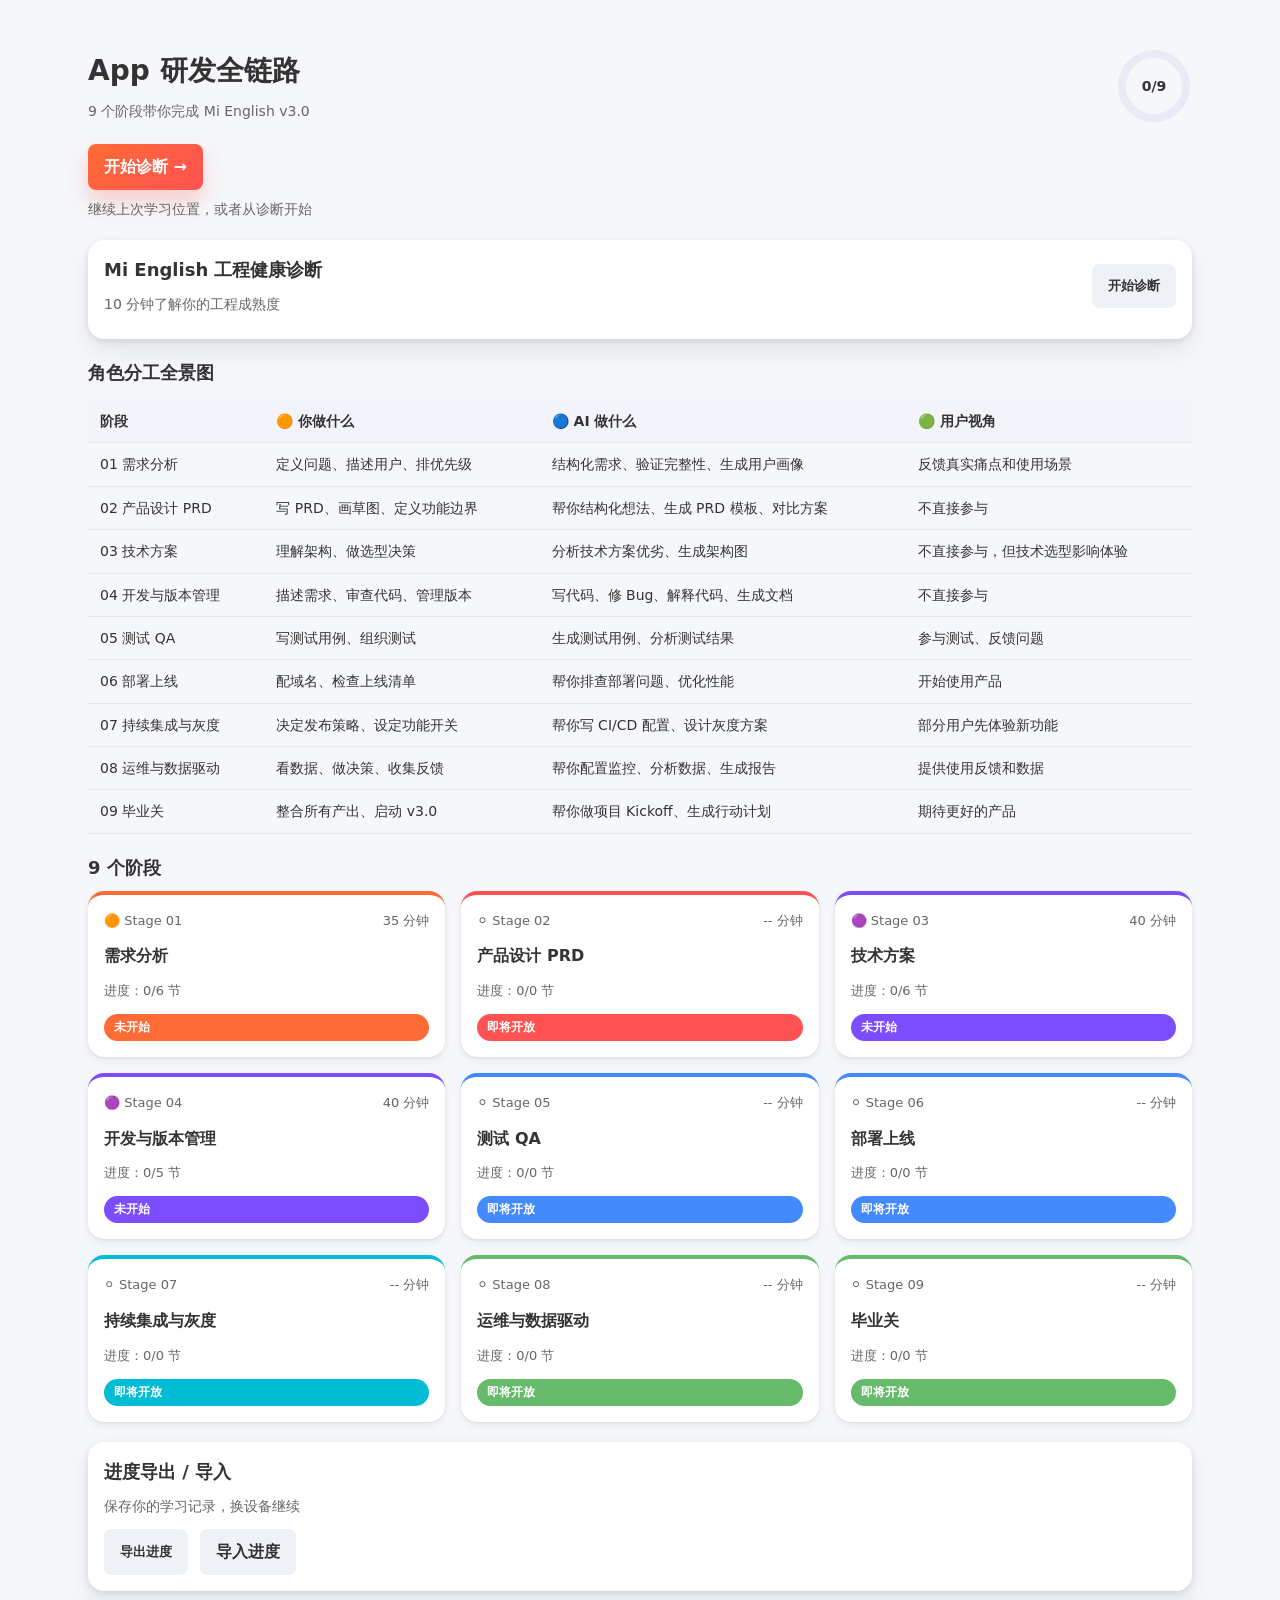
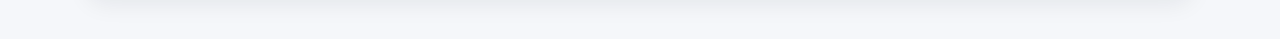
==== index.html @ 61c915f9 "fix: Claude Code QA — CSS critical bug, mobile nav, stage card colors, callout styles, error handlin" ====
<!DOCTYPE html>
<html lang="zh-CN">
<head>
  <meta charset="UTF-8" />
  <meta name="viewport" content="width=device-width, initial-scale=1.0" />
  <title>App 研发全链路</title>
  <link rel="stylesheet" href="css/variables.css" />
  <link rel="stylesheet" href="css/global.css" />
  <link rel="stylesheet" href="css/components.css" />
</head>
<body data-page="home">
  <div class="container">
    <header class="page-header">
      <div class="title-block">
        <h1>App 研发全链路</h1>
        <p>9 个阶段带你完成 Mi English v3.0</p>
      </div>
      <div class="progress-ring">
        <svg width="76" height="76">
          <circle cx="38" cy="38" r="32" stroke="#E6EBF5" stroke-width="8" fill="none" />
          <circle data-progress cx="38" cy="38" r="32" stroke="url(#progressGradient)" stroke-width="8" stroke-linecap="round" fill="none" />
          <defs>
            <linearGradient id="progressGradient" x1="0" y1="0" x2="1" y2="1">
              <stop offset="0%" stop-color="#FF6B35" />
              <stop offset="50%" stop-color="#7C4DFF" />
              <stop offset="100%" stop-color="#66BB6A" />
            </linearGradient>
          </defs>
        </svg>
        <div class="progress-text">0/9</div>
      </div>
    </header>

    <section class="cta-section">
      <a id="continue-btn" class="btn primary" href="#diagnosis">开始诊断 →</a>
      <p class="muted">继续上次学习位置，或者从诊断开始</p>
    </section>

    <section id="diagnosis" class="card diagnosis-card" data-diagnosis-container>
      <div class="diagnosis-header">
        <div>
          <div class="section-title">Mi English 工程健康诊断</div>
          <p class="muted">10 分钟了解你的工程成熟度</p>
        </div>
        <button class="btn secondary" data-diagnosis-toggle>开始诊断</button>
      </div>
      <div id="diagnosis-card" class="collapsible" data-diagnosis-panel>
        <div class="muted loading" data-diagnosis-loading>
          <span class="loading-spinner" aria-hidden="true"></span>
          <span>点击开始加载诊断</span>
        </div>
        <div data-diagnosis-content></div>
      </div>
    </section>

    <section class="roles-table">
      <div class="section-title">角色分工全景图</div>
      <div id="roles-table"></div>
    </section>

    <section>
      <div class="section-title">9 个阶段</div>
      <div id="stages-grid" class="stages-grid"></div>
    </section>

    <section class="card" style="margin-top:20px;">
      <div class="section-title">进度导出 / 导入</div>
      <p class="muted">保存你的学习记录，换设备继续</p>
      <div style="display:flex; gap:12px; flex-wrap:wrap; margin-top:12px;">
        <button id="export-progress" class="btn secondary">导出进度</button>
        <label class="btn secondary">
          导入进度
          <input id="import-progress" type="file" accept="application/json" style="display:none;" />
        </label>
      </div>
    </section>
  </div>

  <nav class="bottom-nav">
    <a href="index.html" data-page="home"><span class="nav-icon">🏠</span><span>首页</span></a>
    <a href="#" data-page="lab"><span class="nav-icon">🧪</span><span>Prompt 实验室</span></a>
    <a href="#" data-page="glossary"><span class="nav-icon">📖</span><span>术语表</span></a>
    <a href="#" data-page="progress"><span class="nav-icon">📊</span><span>进度</span></a>
  </nav>

  <script src="js/app.js"></script>
  <script src="js/diagnosis.js"></script>
  <script src="js/index.js"></script>
</body>
</html>
---- css/variables.css ----
:root {
  --color-orange: #FF6B35;
  --color-red: #FF5252;
  --color-purple: #7C4DFF;
  --color-blue: #448AFF;
  --color-cyan: #00BCD4;
  --color-green: #66BB6A;
  --color-slate-700: #334155;
  --color-slate-800: #1F2937;
  --bg-primary: #F5F7FA;
  --bg-card: #FFFFFF;
  --text-primary: #333333;
  --text-secondary: #666666;
  --shadow-sm: 0 1px 2px rgba(15, 23, 42, 0.08), 0 4px 8px rgba(15, 23, 42, 0.06);
  --shadow-md: 0 2px 6px rgba(15, 23, 42, 0.10), 0 12px 24px rgba(15, 23, 42, 0.08);
  --shadow-lg: 0 6px 16px rgba(15, 23, 42, 0.12), 0 24px 48px rgba(15, 23, 42, 0.10);
  --radius-card: 16px;
  --radius-button: 8px;
  --spacing-page-desktop: 48px;
  --spacing-page-mobile: 16px;
  --font-family: 'PingFang SC', 'Microsoft YaHei', system-ui, sans-serif;
  --font-mono: 'Menlo', 'Monaco', monospace;
}
---- css/global.css ----
* {
  box-sizing: border-box;
  margin: 0;
  padding: 0;
}

html, body {
  height: 100%;
}

html {
  scroll-behavior: smooth;
}

body {
  font-family: var(--font-family);
  background: var(--bg-primary);
  color: var(--text-primary);
  line-height: 1.6;
}

img {
  max-width: 100%;
  display: block;
}

a {
  color: inherit;
  text-decoration: none;
}

button {
  font-family: inherit;
  border: none;
  background: none;
  cursor: pointer;
}

.container {
  width: 100%;
  margin: 0 auto;
  padding: var(--spacing-page-mobile);
  padding-bottom: 96px;
}

.page-header {
  display: flex;
  align-items: center;
  justify-content: space-between;
  gap: 16px;
  margin-bottom: 20px;
}

.title-block h1 {
  font-size: 24px;
  font-weight: 700;
}

.title-block p {
  color: var(--text-secondary);
  margin-top: 6px;
  font-size: 14px;
}

.card {
  background: var(--bg-card);
  border-radius: var(--radius-card);
  padding: 16px;
  box-shadow: var(--shadow-md);
}

.btn {
  display: inline-flex;
  align-items: center;
  justify-content: center;
  min-height: 44px;
  padding: 10px 16px;
  border-radius: var(--radius-button);
  font-weight: 600;
  transition: transform 200ms ease, box-shadow 200ms ease, background 200ms ease;
  text-align: center;
}

.btn.primary {
  color: #fff;
  background: linear-gradient(135deg, var(--color-orange), var(--color-red));
  box-shadow: 0 12px 20px rgba(255, 82, 82, 0.25);
}

.btn.secondary {
  color: var(--text-primary);
  background: #EEF1F6;
}

.btn:active {
  transform: scale(0.98);
}

.badge {
  display: inline-flex;
  align-items: center;
  gap: 6px;
  padding: 4px 10px;
  border-radius: 999px;
  font-size: 12px;
  font-weight: 600;
  color: #fff;
  background: var(--color-blue);
}

.badge.gray {
  background: #C7CED9;
  color: #fff;
}

.badge.status-upcoming {
  background: var(--color-slate-700);
  color: #fff;
}

.badge.status-not-started {
  background: var(--color-slate-800);
  color: #fff;
}

.tag {
  display: inline-flex;
  padding: 3px 8px;
  border-radius: 999px;
  font-size: 12px;
  font-weight: 600;
  background: #EEF1F6;
  color: var(--text-secondary);
}

.tag.critical {
  background: rgba(255, 107, 53, 0.15);
  color: var(--color-orange);
}

.tag.optional {
  background: rgba(124, 77, 255, 0.14);
  color: var(--color-purple);
}

.tag.extend {
  background: rgba(68, 138, 255, 0.16);
  color: var(--color-blue);
}

.progress-ring {
  position: relative;
  width: 76px;
  height: 76px;
}

.progress-ring svg {
  transform: rotate(-90deg);
}

.progress-ring .progress-text {
  position: absolute;
  inset: 0;
  display: flex;
  align-items: center;
  justify-content: center;
  font-weight: 700;
  font-size: 14px;
}

.section-title {
  font-size: 18px;
  font-weight: 700;
  margin-bottom: 8px;
}

.muted {
  color: var(--text-secondary);
  font-size: 14px;
}

.bottom-nav {
  position: fixed;
  bottom: 0;
  left: 0;
  right: 0;
  height: 56px;
  background: #fff;
  box-shadow: 0 -8px 20px rgba(15, 20, 40, 0.08);
  display: grid;
  grid-template-columns: repeat(4, 1fr);
  z-index: 10;
}

.bottom-nav a {
  display: flex;
  flex-direction: column;
  align-items: center;
  justify-content: center;
  font-size: 11px;
  color: var(--text-secondary);
  gap: 2px;
  min-height: 44px;
  transition: color 150ms ease;
}

.bottom-nav a .nav-icon {
  font-size: 20px;
  line-height: 1;
}

.bottom-nav a.active {
  color: var(--color-blue);
  font-weight: 700;
}

.collapsible {
  overflow: hidden;
  max-height: 0;
  transition: max-height 200ms ease;
}

.collapsible.open {
  max-height: 2000px;
}

.collapsible-toggle {
  width: 100%;
  display: flex;
  align-items: center;
  justify-content: space-between;
  font-weight: 700;
  min-height: 44px;
}

.code-block {
  background: #0F172A;
  color: #E5E7EB;
  padding: 16px 18px;
  border-radius: 12px;
  font-family: var(--font-mono);
  font-size: 13px;
  overflow-x: auto;
}

pre {
  margin: 12px 0;
}

.inline-code {
  font-family: var(--font-mono);
  background: #F0F2F7;
  padding: 2px 6px;
  border-radius: 6px;
  font-size: 13px;
}

.callout {
  border-radius: 12px;
  padding: 12px 14px;
  background: rgba(68, 138, 255, 0.08);
  border-left: 4px solid var(--color-blue);
  border-top: none;
  border-right: none;
  border-bottom: none;
  margin: 12px 0;
}

.callout.mi {
  background: rgba(68, 138, 255, 0.08);
  border-left-color: var(--color-blue);
}

.callout.ai-fail,
.callout.fail {
  background: rgba(239, 68, 68, 0.08);
  border-left-color: #EF4444;
}

.loading {
  display: inline-flex;
  align-items: center;
  gap: 10px;
  font-size: 14px;
}

.loading-spinner {
  width: 16px;
  height: 16px;
  border-radius: 50%;
  border: 2px solid rgba(148, 163, 184, 0.4);
  border-top-color: var(--color-blue);
  animation: spin 0.8s linear infinite;
}

.loading-error {
  color: var(--color-slate-800);
}

.loading-actions {
  margin-top: 8px;
  display: flex;
  gap: 8px;
  flex-wrap: wrap;
}

@keyframes spin {
  to {
    transform: rotate(360deg);
  }
}

.table-wrapper {
  width: 100%;
  overflow-x: auto;
  -webkit-overflow-scrolling: touch;
  margin: 12px 0;
}

.table-wrapper table {
  width: 100%;
  border-collapse: collapse;
  min-width: 420px;
}

.table-wrapper th,
.table-wrapper td {
  padding: 10px 12px;
  border-bottom: 1px solid #E5E7EB;
  text-align: left;
  font-size: 14px;
}

.table-wrapper th {
  background: #F2F4F9;
  font-weight: 700;
}

@media (min-width: 768px) {
  .container {
    padding: 32px;
    padding-bottom: 64px;
  }

  .title-block h1 {
    font-size: 28px;
  }

  .bottom-nav {
    display: none;
  }
}

@media (min-width: 1024px) {
  .container {
    padding: var(--spacing-page-desktop);
    max-width: 1200px;
  }
}

/* Ensure all text is selectable */
body, .card, .section-content, .prompt-card, .ai-fail-card, .callout, .quiz-result {
  -webkit-user-select: text;
  user-select: text;
}

/* Mobile overflow prevention */
.section-content pre,
.section-content .code-block {
  max-width: 100%;
  overflow-x: auto;
}

.section-content {
  overflow-wrap: break-word;
  word-break: break-word;
}
---- css/components.css ----
.cta-section {
  margin-bottom: 20px;
}

.cta-section .btn {
  width: 100%;
  margin-bottom: 8px;
}

.diagnosis-card {
  margin: 20px 0;
}

.diagnosis-card .diagnosis-header {
  display: flex;
  align-items: center;
  justify-content: space-between;
  gap: 12px;
  margin-bottom: 8px;
}

.quiz-question {
  margin-top: 16px;
  padding: 12px;
  background: #F7F9FC;
  border-radius: 12px;
}

.quiz-question h4 {
  font-size: 15px;
  margin-bottom: 8px;
}

.quiz-options {
  display: grid;
  gap: 8px;
}

.quiz-options label {
  display: flex;
  align-items: center;
  gap: 8px;
  font-size: 14px;
  min-height: 44px;
}

.quiz-result {
  margin-top: 16px;
  padding: 12px;
  border-radius: 12px;
  background: #F0F7FF;
}

.roles-table {
  margin: 20px 0;
}

.stages-grid {
  display: grid;
  gap: 16px;
}

.stage-card {
  display: flex;
  flex-direction: column;
  gap: 12px;
  cursor: pointer;
  box-shadow: var(--shadow-sm);
  transition: transform 200ms ease, box-shadow 200ms ease;
}

.stage-card:active {
  transform: scale(0.98);
}

@media (hover: hover) {
  .stage-card:hover {
    transform: translateY(-3px);
    box-shadow: var(--shadow-lg);
  }
}

.stage-meta {
  display: flex;
  align-items: center;
  justify-content: space-between;
  font-size: 13px;
  color: var(--text-secondary);
}

.stage-title {
  font-size: 16px;
  font-weight: 700;
}

.stage-status {
  align-self: flex-start;
}

@media (min-width: 768px) {
  .stages-grid {
    grid-template-columns: repeat(2, 1fr);
  }

  .cta-section .btn {
    width: auto;
  }
}

@media (min-width: 1024px) {
  .stages-grid {
    grid-template-columns: repeat(3, 1fr);
  }
}

.top-nav {
  display: flex;
  align-items: center;
  gap: 12px;
  margin-bottom: 16px;
  justify-content: space-between;
  flex-wrap: wrap;
  position: sticky;
  top: 0;
  z-index: 20;
  padding: 12px 16px;
  margin-left: -16px;
  margin-right: -16px;
  background: rgba(245, 247, 250, 0.8);
  backdrop-filter: blur(12px);
  border-bottom: 1px solid rgba(148, 163, 184, 0.25);
}

.top-nav .back-link {
  color: var(--color-blue);
  font-weight: 600;
  display: inline-flex;
  align-items: center;
  min-height: 44px;
}

.hero {
  display: grid;
  gap: 12px;
  margin-bottom: 16px;
}

.hero .hero-title {
  font-size: 22px;
  font-weight: 800;
}

.hero .hero-number {
  font-size: 48px;
  font-weight: 800;
  color: var(--color-red);
}

.hero .hook {
  font-style: italic;
  color: var(--text-secondary);
}

.role-badges {
  display: flex;
  flex-wrap: wrap;
  gap: 8px;
}

.section-card {
  margin-bottom: 16px;
}

.section-card h2 {
  font-size: 18px;
  margin-bottom: 6px;
}

.section-meta {
  display: flex;
  align-items: center;
  gap: 8px;
  flex-wrap: wrap;
  margin-bottom: 10px;
}

.section-content p {
  margin-bottom: 10px;
}

.section-content {
  line-height: 1.8;
}

.fade-in-up {
  animation: fadeInUp 520ms ease both;
}

.section-read {
  width: 100%;
}

.read-indicator {
  width: 8px;
  height: 8px;
  border-radius: 50%;
  background: #CBD5F0;
}

.read-indicator.read {
  background: var(--color-green);
}

.toc-item {
  display: flex;
  align-items: center;
  gap: 10px;
  padding: 8px 10px;
  border-radius: 10px;
  background: #F7F9FC;
  font-weight: 600;
  font-size: 14px;
  text-align: left;
  min-height: 44px;
}

.prompt-card {
  border-left: 4px solid var(--color-blue);
  border-top: 1px solid #E4E8F0;
  border-right: 1px solid #E4E8F0;
  border-bottom: 1px solid #E4E8F0;
  border-radius: 12px;
  padding: 12px;
  display: grid;
  gap: 8px;
  background: rgba(68, 138, 255, 0.04);
  box-shadow: var(--shadow-sm);
}

.prompt-card pre {
  white-space: pre-wrap;
  background: #F2F4FF;
  border-radius: 8px;
  padding: 8px;
  font-family: var(--font-mono);
  font-size: 12px;
}

.copy-btn {
  align-self: flex-start;
  font-size: 13px;
  min-height: 36px;
  padding: 6px 14px;
}

.ai-fail-card {
  border-radius: 12px;
  border-left: 4px solid #EF4444;
  border-top: 1px solid rgba(255, 82, 82, 0.2);
  border-right: 1px solid rgba(255, 82, 82, 0.2);
  border-bottom: 1px solid rgba(255, 82, 82, 0.2);
  padding: 12px;
  background: rgba(255, 82, 82, 0.04);
  display: grid;
  gap: 8px;
  box-shadow: var(--shadow-sm);
}

.exercise-panel {
  border-radius: 12px;
  border: 1px solid #E4E8F0;
  margin-bottom: 10px;
  overflow: hidden;
  box-shadow: var(--shadow-sm);
}

.exercise-panel header {
  padding: 12px;
  display: flex;
  justify-content: space-between;
  align-items: center;
  background: #F7F9FC;
  min-height: 44px;
}

.exercise-panel .panel-body {
  padding: 12px;
  display: none;
}

.exercise-panel.open .panel-body {
  display: block;
}

.checklist-item {
  display: flex;
  align-items: center;
  gap: 10px;
  padding: 8px 0;
}

.checklist-item input {
  width: 18px;
  height: 18px;
}

.checklist-item.completed span {
  text-decoration: line-through;
  color: var(--text-secondary);
}

.congrats {
  margin-top: 12px;
  padding: 10px 12px;
  background: rgba(102, 187, 106, 0.16);
  border-radius: 10px;
  font-weight: 600;
}

.bottom-stage-nav {
  margin: 24px 0 40px;
  display: grid;
  grid-template-columns: repeat(3, 1fr);
  gap: 12px;
}

.bottom-stage-nav a {
  text-align: center;
}

@keyframes fadeInUp {
  from {
    opacity: 0;
    transform: translateY(12px);
  }
  to {
    opacity: 1;
    transform: translateY(0);
  }
}

@media (prefers-reduced-motion: reduce) {
  .fade-in-up {
    animation: none;
  }
}

@media (min-width: 768px) {
  .top-nav {
    margin-left: 0;
    margin-right: 0;
    border-radius: 14px;
  }
}
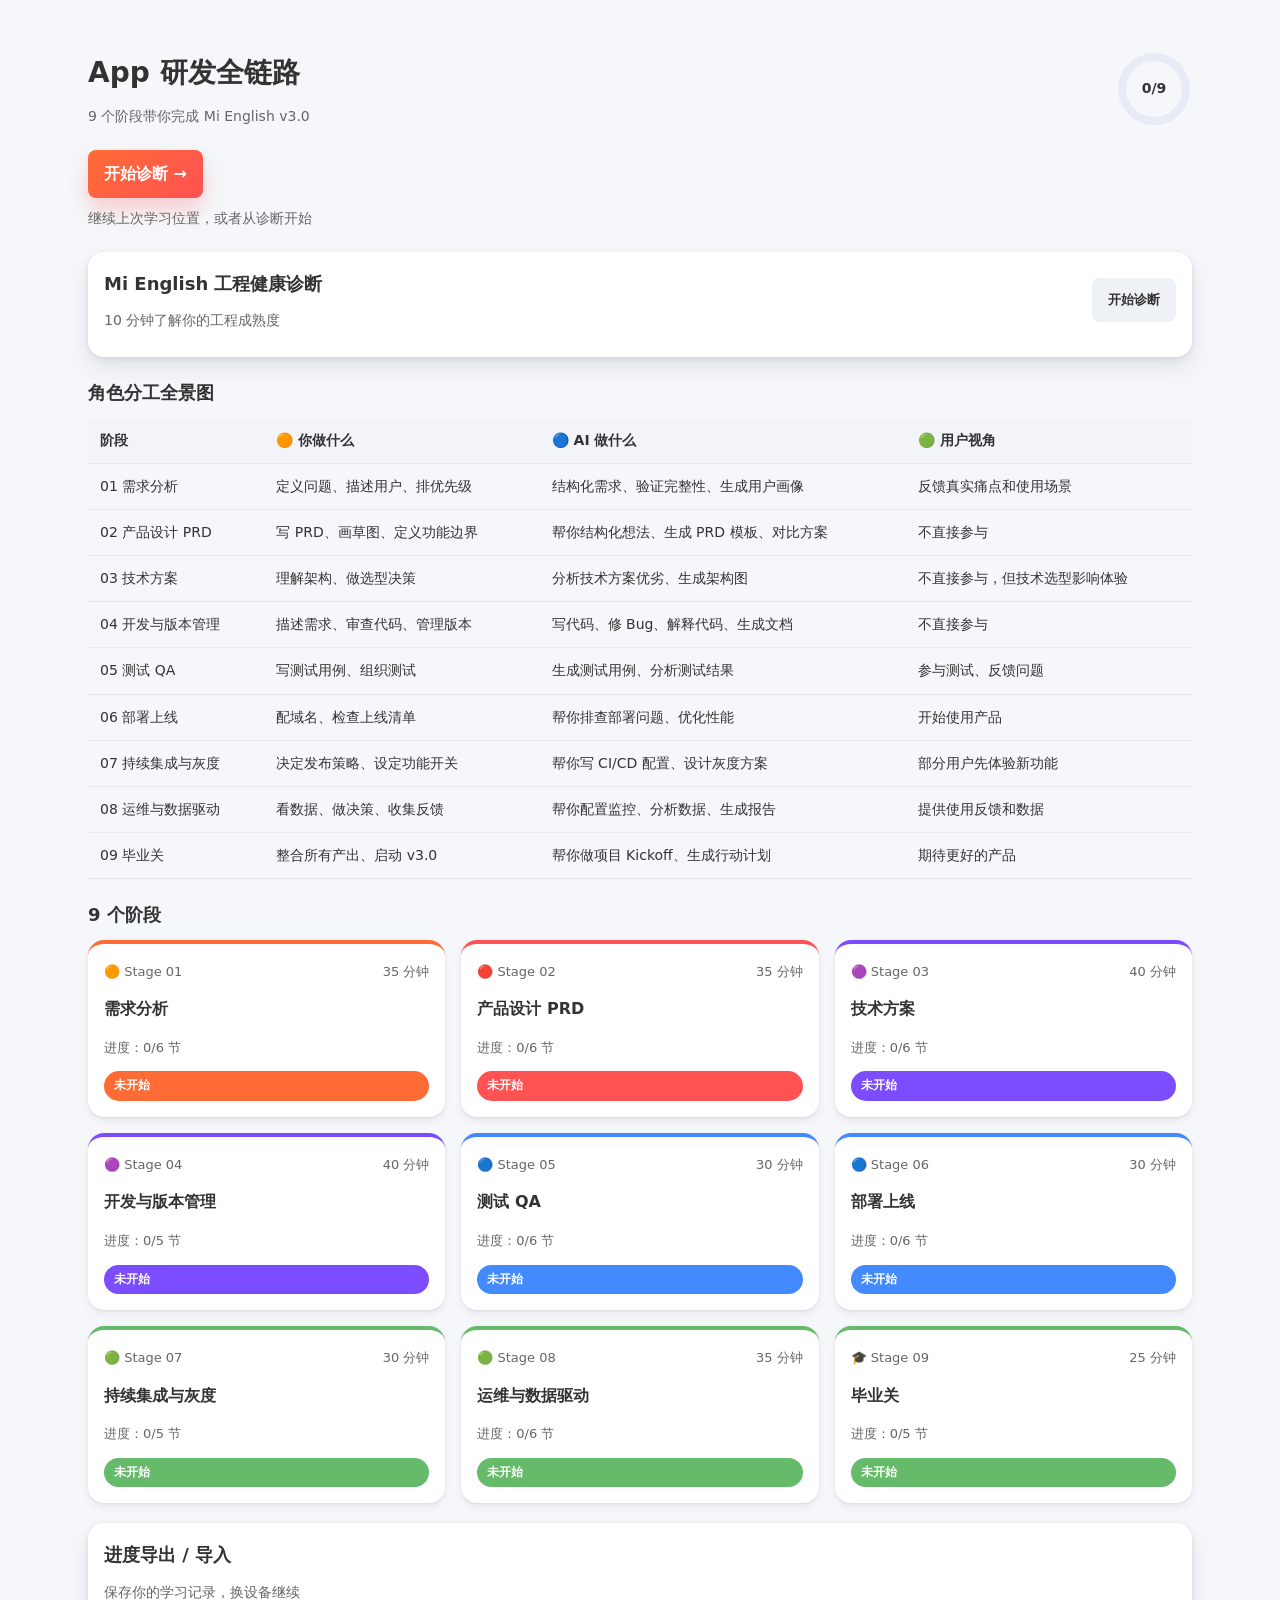
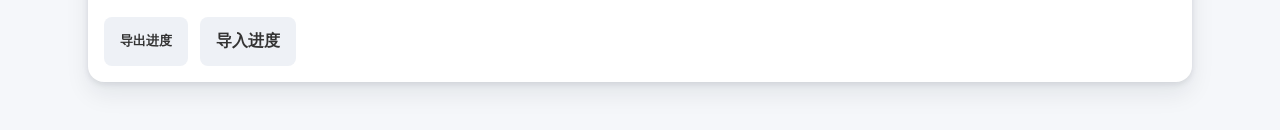
==== commit dcf90878: "fix: bottom nav links - point to actual sections instead of dead links" ====
--- a/index.html
+++ b/index.html
@@ -78,9 +78,9 @@
 
   <nav class="bottom-nav">
     <a href="index.html" data-page="home"><span class="nav-icon">🏠</span><span>首页</span></a>
-    <a href="#" data-page="lab"><span class="nav-icon">🧪</span><span>Prompt 实验室</span></a>
-    <a href="#" data-page="glossary"><span class="nav-icon">📖</span><span>术语表</span></a>
-    <a href="#" data-page="progress"><span class="nav-icon">📊</span><span>进度</span></a>
+    <a href="#diagnosis" data-page="lab"><span class="nav-icon">🧪</span><span>诊断</span></a>
+    <a href="#stages-grid" data-page="glossary"><span class="nav-icon">📖</span><span>阶段</span></a>
+    <a href="#export-progress" data-page="progress"><span class="nav-icon">📊</span><span>进度</span></a>
   </nav>
 
   <script src="js/app.js"></script>
--- a/css/variables.css
+++ b/css/variables.css
@@ -18,6 +18,9 @@
   --radius-button: 8px;
   --spacing-page-desktop: 48px;
   --spacing-page-mobile: 16px;
+  --bottom-nav-height: 56px;
+  --bottom-safe-area: env(safe-area-inset-bottom, 0px);
+  --bottom-nav-total: calc(var(--bottom-nav-height) + var(--bottom-safe-area));
   --font-family: 'PingFang SC', 'Microsoft YaHei', system-ui, sans-serif;
   --font-mono: 'Menlo', 'Monaco', monospace;
 }
--- a/css/global.css
+++ b/css/global.css
@@ -16,7 +16,7 @@
   font-family: var(--font-family);
   background: var(--bg-primary);
   color: var(--text-primary);
-  line-height: 1.6;
+  line-height: 1.8;
 }
 
 img {
@@ -40,7 +40,7 @@
   width: 100%;
   margin: 0 auto;
   padding: var(--spacing-page-mobile);
-  padding-bottom: 96px;
+  padding-bottom: calc(var(--bottom-nav-total) + 24px);
 }
 
 .page-header {
@@ -184,7 +184,9 @@
   bottom: 0;
   left: 0;
   right: 0;
-  height: 56px;
+  min-height: var(--bottom-nav-height);
+  height: auto;
+  padding-bottom: var(--bottom-safe-area);
   background: #fff;
   box-shadow: 0 -8px 20px rgba(15, 20, 40, 0.08);
   display: grid;
@@ -314,7 +316,38 @@
   width: 100%;
   overflow-x: auto;
   -webkit-overflow-scrolling: touch;
-  margin: 12px 0;
+  margin: 8px 0 14px;
+  position: relative;
+}
+
+/* Scroll hint gradient on right edge */
+.table-wrapper::after {
+  content: '';
+  position: absolute;
+  right: 0;
+  top: 0;
+  bottom: 0;
+  width: 24px;
+  background: linear-gradient(to right, transparent, rgba(0,0,0,0.04));
+  pointer-events: none;
+  border-radius: 0 8px 8px 0;
+  opacity: 0;
+  transition: opacity 160ms ease;
+}
+
+.table-wrapper.is-overflowing::after {
+  opacity: 1;
+}
+
+.table-scroll-hint {
+  display: none;
+  margin: 10px 0 2px;
+  font-size: 12px;
+  color: var(--text-secondary);
+}
+
+.table-scroll-hint.is-visible {
+  display: block;
 }
 
 .table-wrapper table {
@@ -349,12 +382,26 @@
   .bottom-nav {
     display: none;
   }
+
+  .table-scroll-hint {
+    display: none !important;
+  }
 }
 
 @media (min-width: 1024px) {
   .container {
     padding: var(--spacing-page-desktop);
     max-width: 1200px;
+  }
+}
+
+@media (max-width: 420px) {
+  .table-wrapper th,
+  .table-wrapper td {
+    font-size: 12px;
+    padding: 8px 10px;
+    line-height: 1.4;
+    vertical-align: top;
   }
 }
 
--- a/css/components.css
+++ b/css/components.css
@@ -49,6 +49,232 @@
   padding: 12px;
   border-radius: 12px;
   background: #F0F7FF;
+}
+
+.decision-block {
+  display: grid;
+  gap: 12px;
+}
+
+.decision-scenario {
+  border: 1px solid #D7E3FF;
+  background: #F3F7FF;
+  border-radius: 14px;
+  padding: 12px;
+}
+
+.decision-scenario p {
+  margin: 6px 0 0;
+}
+
+.decision-options {
+  display: grid;
+  gap: 10px;
+}
+
+.decision-option {
+  width: 100%;
+  text-align: left;
+  border: 1px solid #DCE5F7;
+  border-radius: 14px;
+  background: #fff;
+  padding: 12px;
+  display: flex;
+  align-items: flex-start;
+  gap: 10px;
+  transition: border-color 200ms ease, transform 200ms ease, box-shadow 200ms ease;
+}
+
+.decision-option:disabled {
+  opacity: 1;
+}
+
+.decision-option.selected {
+  border-color: #448AFF;
+  box-shadow: 0 6px 16px rgba(68, 138, 255, 0.16);
+}
+
+.decision-option.best {
+  border-color: #2E7D32;
+  background: #F2FBF3;
+}
+
+.decision-option.non-best {
+  border-color: #FB8C00;
+  background: #FFF7ED;
+}
+
+.decision-label {
+  width: 24px;
+  height: 24px;
+  border-radius: 50%;
+  display: inline-flex;
+  align-items: center;
+  justify-content: center;
+  font-weight: 700;
+  color: #1E3A8A;
+  background: #EAF0FF;
+  flex-shrink: 0;
+}
+
+.decision-text {
+  font-size: 14px;
+  line-height: 1.6;
+}
+
+.decision-feedback {
+  border-radius: 12px;
+  border: 1px solid #DCE5F7;
+  background: #F8FAFF;
+  padding: 12px;
+  max-height: 0;
+  opacity: 0;
+  overflow: hidden;
+  transform: translateY(-6px);
+  transition: max-height 280ms ease, opacity 220ms ease, transform 220ms ease, margin-top 220ms ease, padding 220ms ease;
+  margin-top: 0;
+}
+
+.decision-feedback.show {
+  max-height: 640px;
+  opacity: 1;
+  transform: translateY(0);
+  margin-top: 2px;
+}
+
+.decision-result-text {
+  margin: 0;
+}
+
+.decision-xp {
+  margin-top: 8px;
+  display: inline-flex;
+  align-items: center;
+  padding: 4px 10px;
+  border-radius: 999px;
+  background: #E3F2FD;
+  color: #0D47A1;
+  font-weight: 700;
+  font-size: 12px;
+}
+
+.decision-option.shake {
+  animation: decision-shake 360ms ease;
+}
+
+@keyframes decision-shake {
+  0%, 100% { transform: translateX(0); }
+  20% { transform: translateX(-3px); }
+  40% { transform: translateX(3px); }
+  60% { transform: translateX(-2px); }
+  80% { transform: translateX(2px); }
+}
+
+.chat-block {
+  border: 1px solid #E5EAF3;
+  border-radius: 14px;
+  background: #FCFDFF;
+  padding: 12px;
+  display: grid;
+  gap: 10px;
+}
+
+.chat-messages {
+  display: grid;
+  gap: 8px;
+}
+
+.chat-row {
+  display: flex;
+  animation: chat-slide-in 200ms ease;
+}
+
+.chat-row.role-pm {
+  justify-content: flex-end;
+}
+
+.chat-row.role-dev,
+.chat-row.role-ai {
+  justify-content: flex-start;
+}
+
+.chat-row.role-narrator {
+  justify-content: center;
+}
+
+.chat-bubble {
+  max-width: min(85%, 560px);
+  border-radius: 14px;
+  padding: 8px 12px;
+  display: grid;
+  gap: 4px;
+  line-height: 1.6;
+  font-size: 14px;
+}
+
+.chat-name {
+  font-size: 12px;
+  opacity: 0.85;
+}
+
+.chat-row.role-pm .chat-bubble {
+  background: #448AFF;
+  color: #fff;
+  border-bottom-right-radius: 4px;
+}
+
+.chat-row.role-dev .chat-bubble {
+  background: #F0F0F0;
+  color: #1F2937;
+  border-bottom-left-radius: 4px;
+}
+
+.chat-row.role-ai .chat-bubble {
+  background: #7C4DFF;
+  color: #fff;
+  border-bottom-left-radius: 4px;
+}
+
+.chat-ai-icon {
+  margin-right: 6px;
+}
+
+.chat-narrator {
+  margin: 2px 0;
+  font-size: 13px;
+  color: #6B7280;
+  font-style: italic;
+  text-align: center;
+}
+
+.chat-controls {
+  display: flex;
+  align-items: center;
+  justify-content: space-between;
+  gap: 10px;
+}
+
+.chat-typing {
+  min-height: 24px;
+  display: inline-flex;
+  align-items: center;
+  padding: 4px 10px;
+  border-radius: 999px;
+  background: #EEF2FF;
+  color: #4F46E5;
+  font-size: 13px;
+  letter-spacing: 1px;
+}
+
+@keyframes chat-slide-in {
+  from {
+    opacity: 0;
+    transform: translateY(8px);
+  }
+  to {
+    opacity: 1;
+    transform: translateY(0);
+  }
 }
 
 .roles-table {
@@ -161,10 +387,45 @@
   color: var(--text-secondary);
 }
 
-.role-badges {
-  display: flex;
-  flex-wrap: wrap;
-  gap: 8px;
+.stage-hero-image {
+  width: 100%;
+  border-radius: 12px;
+  aspect-ratio: 16 / 9;
+  object-fit: cover;
+  box-shadow: var(--shadow-sm);
+}
+
+.role-grid {
+  display: grid;
+  grid-template-columns: 1fr;
+  gap: 10px;
+}
+
+.role-chip {
+  border: 1px solid #E5EAF3;
+  border-radius: 12px;
+  padding: 10px;
+  background: #F8FAFF;
+  display: grid;
+  gap: 6px;
+}
+
+.role-chip-label {
+  display: inline-flex;
+  align-items: center;
+  justify-content: center;
+  align-self: flex-start;
+  color: #fff;
+  border-radius: 999px;
+  padding: 3px 10px;
+  font-size: 12px;
+  font-weight: 700;
+}
+
+.role-chip p {
+  margin: 0;
+  font-size: 13px;
+  line-height: 1.7;
 }
 
 .section-card {
@@ -184,16 +445,127 @@
   margin-bottom: 10px;
 }
 
-.section-content p {
-  margin-bottom: 10px;
-}
-
 .section-content {
   line-height: 1.8;
+  font-size: 15px;
+}
+
+.section-content > .content-block + .content-block {
+  margin-top: 16px;
+}
+
+.section-content p {
+  margin: 0 0 14px;
+}
+
+.section-content h3 {
+  font-size: 18px;
+  margin: 0;
+}
+
+.section-content h4 {
+  font-size: 16px;
+  margin: 0;
+  color: #334155;
+}
+
+.section-content ul,
+.section-content ol {
+  padding-left: 1.3em;
+}
+
+.section-content li {
+  margin: 6px 0;
+}
+
+.section-content .markdown-quote {
+  margin: 0;
+  padding: 10px 12px;
+  border-left: 4px solid #94A3B8;
+  background: #F8FAFC;
+  border-radius: 10px;
+  color: #475569;
+}
+
+.section-break {
+  border: 0;
+  border-top: 1px solid #E5EAF3;
+}
+
+.video-grid {
+  display: grid;
+  gap: 12px;
+}
+
+.video-card {
+  border: 1px solid #E5EAF3;
+  border-radius: 12px;
+  padding: 12px;
+  background: #fff;
+  box-shadow: var(--shadow-sm);
+}
+
+.video-info {
+  margin-top: 10px;
+  display: grid;
+  gap: 4px;
+}
+
+.video-embed {
+  position: relative;
+  width: 100%;
+  aspect-ratio: 16 / 9;
+  border-radius: 12px;
+  overflow: hidden;
+  background: #000;
+}
+
+.video-embed iframe {
+  width: 100%;
+  height: 100%;
+  border: 0;
+}
+
+.video-link-card {
+  display: grid;
+  gap: 6px;
+  color: inherit;
+}
+
+.video-link-arrow {
+  color: var(--color-blue);
+  font-weight: 600;
 }
 
 .fade-in-up {
   animation: fadeInUp 520ms ease both;
+}
+
+body[data-page="stage"] .content-block,
+body[data-page="stage"] .section-card,
+body[data-page="stage"] .card,
+body[data-page="stage"] .diagram-container {
+  opacity: 0;
+  transform: translateY(24px);
+}
+
+body[data-page="stage"] .content-block.revealed,
+body[data-page="stage"] .section-card.revealed,
+body[data-page="stage"] .card.revealed,
+body[data-page="stage"] .diagram-container.revealed {
+  opacity: 1;
+  transform: translateY(0);
+  transition: opacity 0.5s ease, transform 0.5s ease;
+  transition-delay: var(--reveal-delay, 0ms);
+}
+
+body[data-page="stage"] .diagram-container svg path {
+  stroke-dasharray: 1000;
+  stroke-dashoffset: 1000;
+}
+
+body[data-page="stage"] .diagram-container.revealed svg path {
+  animation: svgStrokeDraw 1.5s ease-in-out forwards;
 }
 
 .section-read {
@@ -311,10 +683,79 @@
 
 .congrats {
   margin-top: 12px;
-  padding: 10px 12px;
-  background: rgba(102, 187, 106, 0.16);
-  border-radius: 10px;
+  padding: 16px;
+  background: linear-gradient(135deg, rgba(102, 187, 106, 0.16), rgba(68, 138, 255, 0.08));
+  border-radius: 12px;
   font-weight: 600;
+  font-size: 16px;
+  text-align: center;
+  animation: congratsPop 600ms cubic-bezier(0.17, 0.89, 0.32, 1.25);
+}
+
+@keyframes congratsPop {
+  0% { transform: scale(0.8); opacity: 0; }
+  50% { transform: scale(1.05); }
+  100% { transform: scale(1); opacity: 1; }
+}
+
+/* Confetti burst for celebrations */
+.confetti-container {
+  position: fixed;
+  top: 0;
+  left: 0;
+  width: 100%;
+  height: 100%;
+  pointer-events: none;
+  z-index: 9999;
+  overflow: hidden;
+}
+
+.confetti-piece {
+  position: absolute;
+  width: 10px;
+  height: 10px;
+  top: -10px;
+  animation: confettiFall 2.5s ease-in-out forwards;
+}
+
+@keyframes confettiFall {
+  0% { transform: translateY(0) rotate(0deg); opacity: 1; }
+  100% { transform: translateY(100vh) rotate(720deg); opacity: 0; }
+}
+
+/* Score reveal animation */
+.score-reveal {
+  font-size: 48px;
+  font-weight: 800;
+  text-align: center;
+  animation: scoreCountUp 1s ease-out;
+}
+
+@keyframes scoreCountUp {
+  0% { transform: scale(0.5); opacity: 0; }
+  60% { transform: scale(1.2); }
+  100% { transform: scale(1); opacity: 1; }
+}
+
+/* Motivational quotes on stage completion */
+.motivation-card {
+  margin: 16px 0;
+  padding: 20px;
+  background: linear-gradient(135deg, #667eea 0%, #764ba2 100%);
+  color: white;
+  border-radius: 16px;
+  text-align: center;
+}
+
+.motivation-card .quote {
+  font-size: 18px;
+  font-weight: 600;
+  margin-bottom: 8px;
+}
+
+.motivation-card .author {
+  font-size: 13px;
+  opacity: 0.8;
 }
 
 .bottom-stage-nav {
@@ -339,9 +780,27 @@
   }
 }
 
+@keyframes svgStrokeDraw {
+  to {
+    stroke-dashoffset: 0;
+  }
+}
+
 @media (prefers-reduced-motion: reduce) {
   .fade-in-up {
     animation: none;
+  }
+
+  body[data-page="stage"] .content-block.revealed,
+  body[data-page="stage"] .section-card.revealed,
+  body[data-page="stage"] .card.revealed,
+  body[data-page="stage"] .diagram-container.revealed {
+    transition: none;
+  }
+
+  body[data-page="stage"] .diagram-container.revealed svg path {
+    animation: none;
+    stroke-dashoffset: 0;
   }
 }
 
@@ -351,4 +810,584 @@
     margin-right: 0;
     border-radius: 14px;
   }
-}
+
+  .role-grid {
+    grid-template-columns: repeat(3, minmax(0, 1fr));
+  }
+}
+.interactive-card {
+  position: relative;
+  border: 1px solid #D7E3F7;
+  border-radius: 14px;
+  padding: 12px;
+  background: linear-gradient(135deg, rgba(68, 138, 255, 0.05), rgba(102, 187, 106, 0.06));
+  box-shadow: var(--shadow-sm);
+  overflow: hidden;
+}
+
+.interactive-head {
+  display: grid;
+  gap: 4px;
+  margin-bottom: 10px;
+}
+
+.interactive-badge {
+  display: inline-flex;
+  width: fit-content;
+  font-size: 12px;
+  font-weight: 700;
+  color: var(--color-blue);
+  background: rgba(68, 138, 255, 0.12);
+  border-radius: 999px;
+  padding: 2px 10px;
+}
+
+.interactive-body {
+  display: grid;
+  gap: 10px;
+}
+
+.interactive-actions {
+  display: flex;
+  gap: 8px;
+  flex-wrap: wrap;
+}
+
+.interactive-feedback {
+  font-size: 14px;
+  border-radius: 10px;
+  padding: 8px 10px;
+  border: 1px solid transparent;
+}
+
+.interactive-feedback.success {
+  color: #0F5132;
+  background: rgba(102, 187, 106, 0.16);
+  border-color: rgba(102, 187, 106, 0.4);
+}
+
+.interactive-feedback.error {
+  color: #8E1B1B;
+  background: rgba(255, 82, 82, 0.12);
+  border-color: rgba(255, 82, 82, 0.4);
+}
+
+.interactive-card.solved {
+  border-color: rgba(102, 187, 106, 0.7);
+  box-shadow: 0 0 0 2px rgba(102, 187, 106, 0.2), var(--shadow-sm);
+}
+
+.interactive-card.shake {
+  animation: interactiveShake 280ms ease;
+}
+
+.mini-confetti {
+  position: absolute;
+  inset: 0;
+  pointer-events: none;
+}
+
+.mini-confetti-piece {
+  position: absolute;
+  top: 50%;
+  width: 8px;
+  height: 8px;
+  border-radius: 2px;
+  animation: miniConfetti 900ms ease-out forwards;
+}
+
+.interactive-example {
+  display: none;
+  padding: 8px;
+  border-radius: 8px;
+  background: #EEF2FF;
+}
+
+.interactive-example.show {
+  display: block;
+}
+
+.fill-blank-template {
+  display: flex;
+  flex-wrap: wrap;
+  align-items: center;
+  gap: 6px;
+  line-height: 1.7;
+  background: #fff;
+  border: 1px dashed #BBD1F4;
+  border-radius: 10px;
+  padding: 10px;
+}
+
+.fill-blank-input {
+  min-width: 5ch;
+  max-width: 24ch;
+  border: 1px solid #A8C4F0;
+  border-radius: 8px;
+  padding: 6px 8px;
+  font-size: 14px;
+  background: #fff;
+}
+
+.fill-blank-input:focus {
+  outline: none;
+  border-color: var(--color-blue);
+  box-shadow: 0 0 0 2px rgba(68, 138, 255, 0.2);
+}
+
+.quiz-question {
+  font-weight: 700;
+}
+
+.quiz-options {
+  display: grid;
+  gap: 8px;
+}
+
+.quiz-option {
+  width: 100%;
+  border: 1px solid #CBD5F0;
+  border-radius: 10px;
+  padding: 10px;
+  display: grid;
+  grid-template-columns: auto 1fr;
+  align-items: center;
+  gap: 10px;
+  text-align: left;
+  background: #fff;
+}
+
+.quiz-key {
+  width: 24px;
+  height: 24px;
+  border-radius: 50%;
+  display: inline-grid;
+  place-items: center;
+  background: #EEF2FF;
+  font-weight: 700;
+}
+
+.quiz-option.correct {
+  border-color: rgba(102, 187, 106, 0.8);
+  background: rgba(102, 187, 106, 0.14);
+}
+
+.quiz-option.wrong {
+  border-color: rgba(255, 82, 82, 0.8);
+  background: rgba(255, 82, 82, 0.12);
+}
+
+.quiz-explain {
+  display: none;
+}
+
+.quiz-explain.show {
+  display: block;
+}
+
+.drag-bank,
+.drag-zone {
+  border: 2px dashed #A9C3ED;
+  border-radius: 12px;
+  background: rgba(255, 255, 255, 0.88);
+  padding: 10px;
+  display: grid;
+  gap: 8px;
+}
+
+.drag-zones {
+  display: grid;
+  gap: 8px;
+}
+
+.drag-list {
+  display: flex;
+  flex-wrap: wrap;
+  gap: 8px;
+  min-height: 34px;
+}
+
+.drag-item {
+  border: 1px solid #B6C8EA;
+  border-radius: 999px;
+  padding: 6px 10px;
+  background: #fff;
+  font-size: 14px;
+  font-weight: 600;
+  touch-action: none;
+  user-select: none;
+  -webkit-user-select: none;
+}
+
+.drag-item.is-dragging {
+  opacity: 0.55;
+}
+
+.drag-drop-zone.drag-over {
+  border-color: var(--color-blue);
+  background: rgba(68, 138, 255, 0.11);
+}
+
+.touch-ghost {
+  position: fixed;
+  z-index: 9999;
+  transform: translate(-50%, -50%);
+  pointer-events: none;
+  box-shadow: var(--shadow-md);
+}
+
+.flip-grid {
+  display: grid;
+  gap: 10px;
+  grid-template-columns: repeat(2, minmax(0, 1fr));
+}
+
+.flip-card {
+  border: 0;
+  background: transparent;
+  perspective: 1000px;
+  min-height: 110px;
+  padding: 0;
+}
+
+.flip-inner {
+  position: relative;
+  display: block;
+  height: 100%;
+  min-height: 110px;
+  transform-style: preserve-3d;
+  transition: transform 420ms ease;
+}
+
+.flip-card.flipped .flip-inner {
+  transform: rotateY(180deg);
+}
+
+.flip-face {
+  position: absolute;
+  inset: 0;
+  display: grid;
+  place-items: center;
+  border-radius: 12px;
+  padding: 10px;
+  backface-visibility: hidden;
+  -webkit-backface-visibility: hidden;
+  font-weight: 700;
+  text-align: center;
+  border: 1px solid #BFD0ED;
+}
+
+.flip-front {
+  background: #fff;
+  color: var(--color-slate-800);
+}
+
+.flip-back {
+  transform: rotateY(180deg);
+  background: linear-gradient(140deg, #448AFF, #7C4DFF);
+  color: #fff;
+}
+
+.fade-in-up {
+  animation: fadeInUp 520ms ease both;
+}
+
+.section-read {
+  width: 100%;
+}
+
+.read-indicator {
+  width: 8px;
+  height: 8px;
+  border-radius: 50%;
+  background: #CBD5F0;
+}
+
+.read-indicator.read {
+  background: var(--color-green);
+}
+
+.toc-item {
+  display: flex;
+  align-items: center;
+  gap: 10px;
+  padding: 8px 10px;
+  border-radius: 10px;
+  background: #F7F9FC;
+  font-weight: 600;
+  font-size: 14px;
+  text-align: left;
+  min-height: 44px;
+}
+
+.prompt-card {
+  border-left: 4px solid var(--color-blue);
+  border-top: 1px solid #E4E8F0;
+  border-right: 1px solid #E4E8F0;
+  border-bottom: 1px solid #E4E8F0;
+  border-radius: 12px;
+  padding: 12px;
+  display: grid;
+  gap: 8px;
+  background: rgba(68, 138, 255, 0.04);
+  box-shadow: var(--shadow-sm);
+}
+
+.prompt-card pre {
+  white-space: pre-wrap;
+  background: #F2F4FF;
+  border-radius: 8px;
+  padding: 8px;
+  font-family: var(--font-mono);
+  font-size: 12px;
+}
+
+.copy-btn {
+  align-self: flex-start;
+  font-size: 13px;
+  min-height: 36px;
+  padding: 6px 14px;
+}
+
+.ai-fail-card {
+  border-radius: 12px;
+  border-left: 4px solid #EF4444;
+  border-top: 1px solid rgba(255, 82, 82, 0.2);
+  border-right: 1px solid rgba(255, 82, 82, 0.2);
+  border-bottom: 1px solid rgba(255, 82, 82, 0.2);
+  padding: 12px;
+  background: rgba(255, 82, 82, 0.04);
+  display: grid;
+  gap: 8px;
+  box-shadow: var(--shadow-sm);
+}
+
+.exercise-panel {
+  border-radius: 12px;
+  border: 1px solid #E4E8F0;
+  margin-bottom: 10px;
+  overflow: hidden;
+  box-shadow: var(--shadow-sm);
+}
+
+.exercise-panel header {
+  padding: 12px;
+  display: flex;
+  justify-content: space-between;
+  align-items: center;
+  background: #F7F9FC;
+  min-height: 44px;
+}
+
+.exercise-panel .panel-body {
+  padding: 12px;
+  display: none;
+}
+
+.exercise-panel.open .panel-body {
+  display: block;
+}
+
+.checklist-item {
+  display: flex;
+  align-items: center;
+  gap: 10px;
+  padding: 8px 0;
+}
+
+.checklist-item input {
+  width: 18px;
+  height: 18px;
+}
+
+.checklist-item.completed span {
+  text-decoration: line-through;
+  color: var(--text-secondary);
+}
+
+.congrats {
+  margin-top: 12px;
+  padding: 16px;
+  background: linear-gradient(135deg, rgba(102, 187, 106, 0.16), rgba(68, 138, 255, 0.08));
+  border-radius: 12px;
+  font-weight: 600;
+  font-size: 16px;
+  text-align: center;
+  animation: congratsPop 600ms cubic-bezier(0.17, 0.89, 0.32, 1.25);
+}
+
+@keyframes congratsPop {
+  0% { transform: scale(0.8); opacity: 0; }
+  50% { transform: scale(1.05); }
+  100% { transform: scale(1); opacity: 1; }
+}
+
+/* Confetti burst for celebrations */
+.confetti-container {
+  position: fixed;
+  top: 0;
+  left: 0;
+  width: 100%;
+  height: 100%;
+  pointer-events: none;
+  z-index: 9999;
+  overflow: hidden;
+}
+
+.confetti-piece {
+  position: absolute;
+  width: 10px;
+  height: 10px;
+  top: -10px;
+  animation: confettiFall 2.5s ease-in-out forwards;
+}
+
+@keyframes confettiFall {
+  0% { transform: translateY(0) rotate(0deg); opacity: 1; }
+  100% { transform: translateY(100vh) rotate(720deg); opacity: 0; }
+}
+
+/* Score reveal animation */
+.score-reveal {
+  font-size: 48px;
+  font-weight: 800;
+  text-align: center;
+  animation: scoreCountUp 1s ease-out;
+}
+
+@keyframes scoreCountUp {
+  0% { transform: scale(0.5); opacity: 0; }
+  60% { transform: scale(1.2); }
+  100% { transform: scale(1); opacity: 1; }
+}
+
+@keyframes interactiveShake {
+  0% { transform: translateX(0); }
+  25% { transform: translateX(-4px); }
+  50% { transform: translateX(4px); }
+  75% { transform: translateX(-3px); }
+  100% { transform: translateX(0); }
+}
+
+@keyframes miniConfetti {
+  0% {
+    opacity: 1;
+    transform: translate(-50%, -50%) translateY(0) scale(1);
+  }
+  100% {
+    opacity: 0;
+    transform: translate(-50%, -50%) translateY(64px) scale(0.6) rotate(220deg);
+  }
+}
+
+/* Motivational quotes on stage completion */
+.motivation-card {
+  margin: 16px 0;
+  padding: 20px;
+  background: linear-gradient(135deg, #667eea 0%, #764ba2 100%);
+  color: white;
+  border-radius: 16px;
+  text-align: center;
+}
+
+.motivation-card .quote {
+  font-size: 18px;
+  font-weight: 600;
+  margin-bottom: 8px;
+}
+
+.motivation-card .author {
+  font-size: 13px;
+  opacity: 0.8;
+}
+
+.bottom-stage-nav {
+  margin: 24px 0 40px;
+  display: grid;
+  grid-template-columns: repeat(3, 1fr);
+  gap: 12px;
+}
+
+.bottom-stage-nav a {
+  text-align: center;
+}
+
+@keyframes fadeInUp {
+  from {
+    opacity: 0;
+    transform: translateY(12px);
+  }
+  to {
+    opacity: 1;
+    transform: translateY(0);
+  }
+}
+
+@media (prefers-reduced-motion: reduce) {
+  .fade-in-up {
+    animation: none;
+  }
+
+  .diagram-reveal {
+    opacity: 1;
+    transform: none;
+    transition: none;
+  }
+
+  .flip-inner,
+  .mini-confetti-piece,
+  .interactive-card.shake {
+    animation: none;
+    transition: none;
+  }
+}
+
+.diagram-container {
+  margin: 6px 0;
+  padding: 10px;
+  border-radius: 14px;
+  background: var(--bg-primary);
+  border: 1px solid #E2E8F0;
+  box-shadow: var(--shadow-sm);
+  font-family: var(--font-family);
+}
+
+.diagram-svg {
+  width: 100%;
+  height: auto;
+  display: block;
+}
+
+.diagram-text {
+  font-family: var(--font-family);
+  fill: var(--color-slate-700);
+  font-size: 15px;
+  font-weight: 600;
+}
+
+.diagram-text.title {
+  font-size: 16px;
+}
+
+.diagram-text.headline {
+  font-size: 18px;
+  font-weight: 700;
+}
+
+.diagram-text.subtle {
+  font-size: 13px;
+  font-weight: 500;
+  fill: #475569;
+}
+
+.diagram-reveal {
+  opacity: 0;
+  transform: translateY(8px);
+  transition: opacity 420ms ease, transform 420ms ease;
+}
+
+.diagram-reveal.revealed {
+  opacity: 1;
+  transform: translateY(0);
+}
+
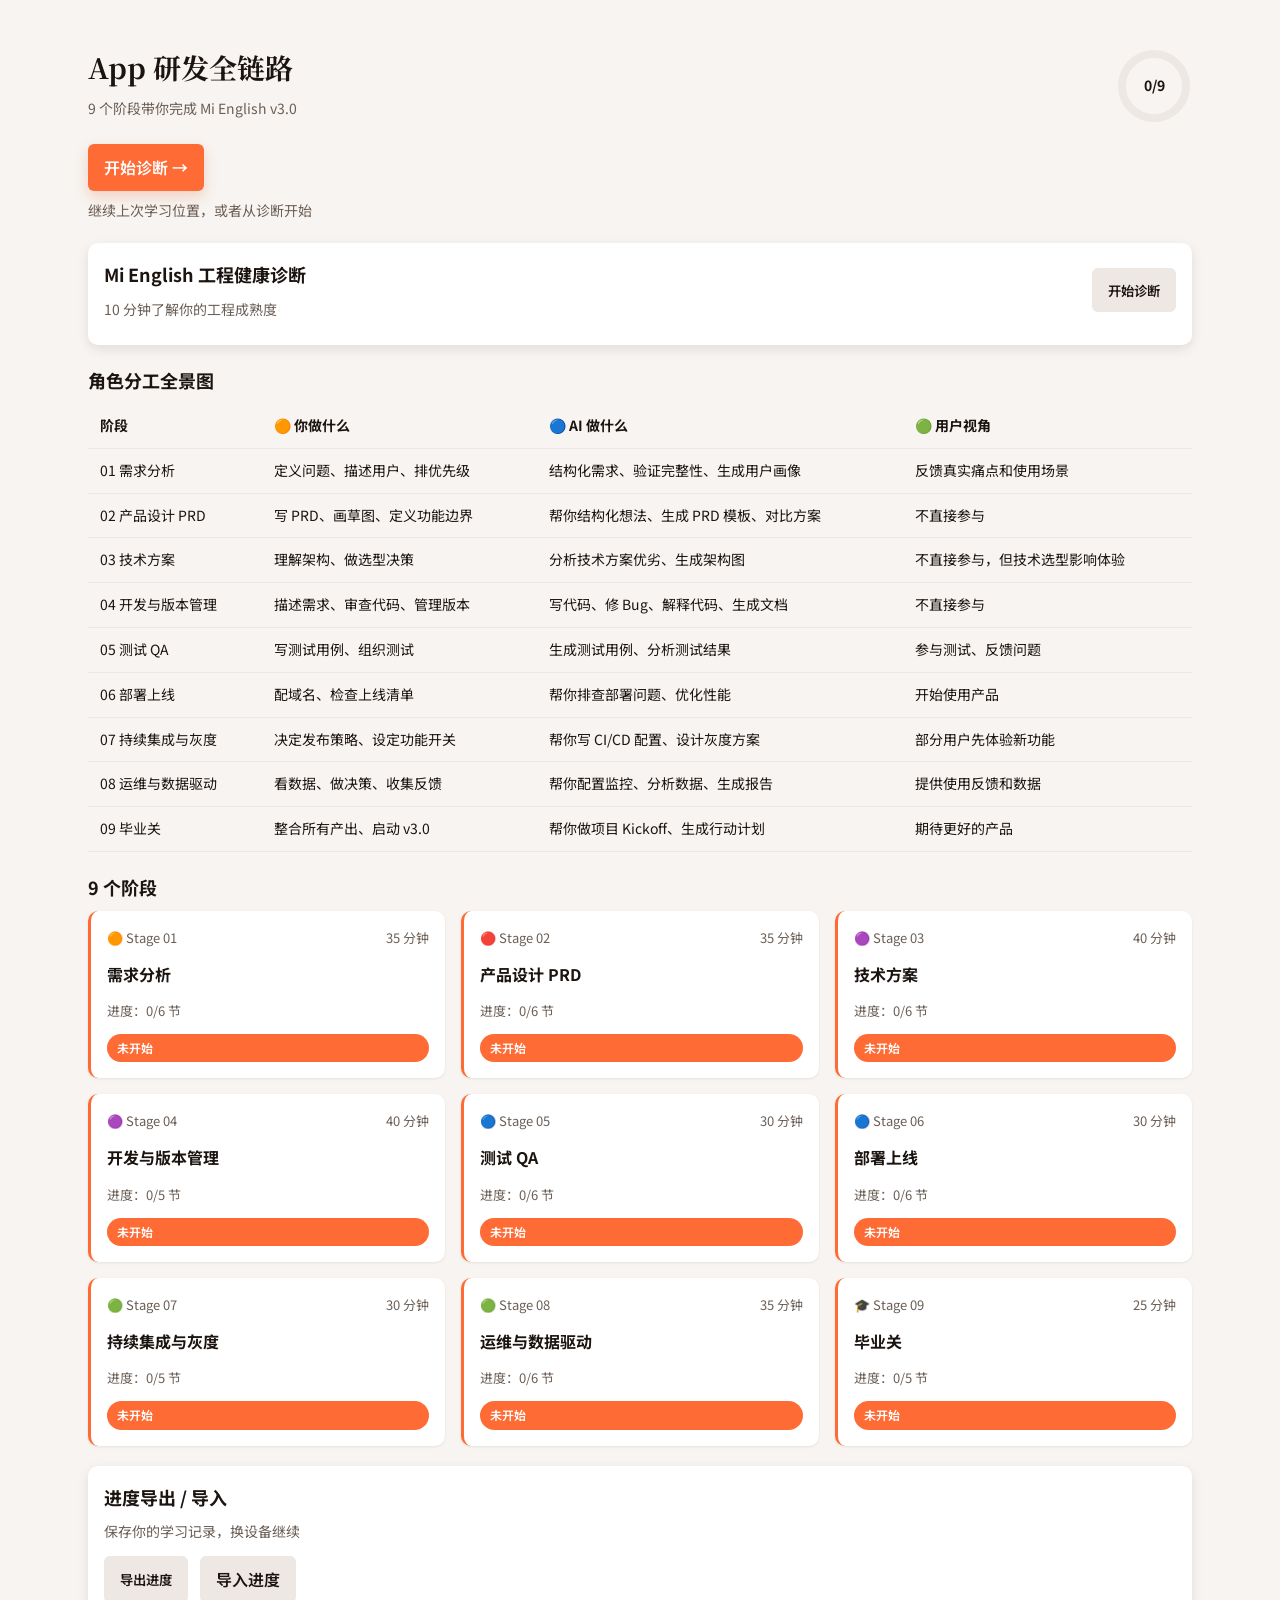
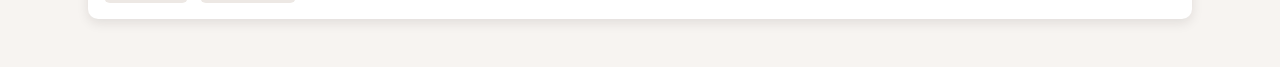
==== commit 5e4ad53b: "feat: impeccable design upgrade - brand color system, warm grays, Noto fonts, cleaner components" ====
--- a/index.html
+++ b/index.html
@@ -4,9 +4,12 @@
   <meta charset="UTF-8" />
   <meta name="viewport" content="width=device-width, initial-scale=1.0" />
   <title>App 研发全链路</title>
+  <link rel="preconnect" href="https://fonts.googleapis.com" />
+  <link rel="preconnect" href="https://fonts.gstatic.com" crossorigin />
+  <link href="https://fonts.googleapis.com/css2?family=Noto+Sans+SC:wght@400;500;700&family=Noto+Serif+SC:wght@600;700&family=JetBrains+Mono:wght@400;500&display=swap" rel="stylesheet" />
   <link rel="stylesheet" href="css/variables.css" />
-  <link rel="stylesheet" href="css/global.css" />
-  <link rel="stylesheet" href="css/components.css" />
+  <link rel="stylesheet" href="css/global.css?v=3" />
+  <link rel="stylesheet" href="css/components.css?v=2" />
 </head>
 <body data-page="home">
   <div class="container">
@@ -17,15 +20,8 @@
       </div>
       <div class="progress-ring">
         <svg width="76" height="76">
-          <circle cx="38" cy="38" r="32" stroke="#E6EBF5" stroke-width="8" fill="none" />
-          <circle data-progress cx="38" cy="38" r="32" stroke="url(#progressGradient)" stroke-width="8" stroke-linecap="round" fill="none" />
-          <defs>
-            <linearGradient id="progressGradient" x1="0" y1="0" x2="1" y2="1">
-              <stop offset="0%" stop-color="#FF6B35" />
-              <stop offset="50%" stop-color="#7C4DFF" />
-              <stop offset="100%" stop-color="#66BB6A" />
-            </linearGradient>
-          </defs>
+          <circle cx="38" cy="38" r="32" stroke="var(--color-gray-200)" stroke-width="8" fill="none" />
+          <circle data-progress cx="38" cy="38" r="32" stroke="var(--color-brand)" stroke-width="8" stroke-linecap="round" fill="none" />
         </svg>
         <div class="progress-text">0/9</div>
       </div>
@@ -34,6 +30,13 @@
     <section class="cta-section">
       <a id="continue-btn" class="btn primary" href="#diagnosis">开始诊断 →</a>
       <p class="muted">继续上次学习位置，或者从诊断开始</p>
+    </section>
+
+    <section id="review-section" class="card review-section" style="display:none;">
+      <div class="section-title">今日复训</div>
+      <p class="muted">你之前答错过的题，再来挑战一次</p>
+      <div class="review-list" style="margin-top:12px;"></div>
+      <button class="btn secondary review-clear" style="margin-top:12px;">清空错题记录</button>
     </section>
 
     <section id="diagnosis" class="card diagnosis-card" data-diagnosis-container>
@@ -83,8 +86,8 @@
     <a href="#export-progress" data-page="progress"><span class="nav-icon">📊</span><span>进度</span></a>
   </nav>
 
-  <script src="js/app.js"></script>
-  <script src="js/diagnosis.js"></script>
-  <script src="js/index.js"></script>
+  <script src="js/app.js?v=2"></script>
+  <script src="js/diagnosis.js?v=2"></script>
+  <script src="js/index.js?v=2"></script>
 </body>
 </html>
--- a/css/variables.css
+++ b/css/variables.css
@@ -1,26 +1,54 @@
 :root {
-  --color-orange: #FF6B35;
-  --color-red: #FF5252;
-  --color-purple: #7C4DFF;
-  --color-blue: #448AFF;
-  --color-cyan: #00BCD4;
-  --color-green: #66BB6A;
-  --color-slate-700: #334155;
-  --color-slate-800: #1F2937;
-  --bg-primary: #F5F7FA;
+  /* 品牌色 — 只保留一个主色 */
+  --color-brand: #FF6B35;
+  --color-brand-dark: #E5561F;
+  --color-brand-light: #FF8A5C;
+
+  /* 暖灰系统 — 所有灰色带橙调 */
+  --color-gray-900: #1C1410;
+  --color-gray-800: #2E2520;
+  --color-gray-700: #4A3F38;
+  --color-gray-600: #6B5E55;
+  --color-gray-500: #8C7D73;
+  --color-gray-400: #B0A49C;
+  --color-gray-300: #D4CBC5;
+  --color-gray-200: #EDE8E4;
+  --color-gray-100: #F7F4F1;
+  --color-gray-50: #FDFCFB;
+
+  /* 功能色（最小化） */
+  --color-success: #4CAF7D;
+  --color-error: #E05252;
+
+  /* 背景 */
+  --bg-primary: var(--color-gray-100);
   --bg-card: #FFFFFF;
-  --text-primary: #333333;
-  --text-secondary: #666666;
-  --shadow-sm: 0 1px 2px rgba(15, 23, 42, 0.08), 0 4px 8px rgba(15, 23, 42, 0.06);
-  --shadow-md: 0 2px 6px rgba(15, 23, 42, 0.10), 0 12px 24px rgba(15, 23, 42, 0.08);
-  --shadow-lg: 0 6px 16px rgba(15, 23, 42, 0.12), 0 24px 48px rgba(15, 23, 42, 0.10);
-  --radius-card: 16px;
-  --radius-button: 8px;
+  --bg-code: var(--color-gray-900);
+
+  /* 文字 */
+  --text-primary: var(--color-gray-900);
+  --text-secondary: var(--color-gray-600);
+  --text-muted: var(--color-gray-400);
+
+  /* 阴影 */
+  --shadow-sm: 0 1px 3px rgba(28, 20, 16, 0.08);
+  --shadow-md: 0 4px 12px rgba(28, 20, 16, 0.10);
+  --shadow-lg: 0 12px 32px rgba(28, 20, 16, 0.12);
+
+  /* 圆角 */
+  --radius-card: 10px;
+  --radius-button: 6px;
+  --radius-sm: 4px;
+
+  /* 间距 */
   --spacing-page-desktop: 48px;
-  --spacing-page-mobile: 16px;
+  --spacing-page-mobile: 20px;
   --bottom-nav-height: 56px;
   --bottom-safe-area: env(safe-area-inset-bottom, 0px);
   --bottom-nav-total: calc(var(--bottom-nav-height) + var(--bottom-safe-area));
-  --font-family: 'PingFang SC', 'Microsoft YaHei', system-ui, sans-serif;
-  --font-mono: 'Menlo', 'Monaco', monospace;
+
+  /* 字体 */
+  --font-family: 'Noto Sans SC', 'PingFang SC', system-ui, sans-serif;
+  --font-display: 'Noto Serif SC', 'PingFang SC', Georgia, serif;
+  --font-mono: 'JetBrains Mono', 'Menlo', monospace;
 }
--- a/css/global.css
+++ b/css/global.css
@@ -16,7 +16,12 @@
   font-family: var(--font-family);
   background: var(--bg-primary);
   color: var(--text-primary);
-  line-height: 1.8;
+  line-height: 1.7;
+}
+
+h1 {
+  font-family: var(--font-display);
+  line-height: 1.2;
 }
 
 img {
@@ -54,11 +59,12 @@
 .title-block h1 {
   font-size: 24px;
   font-weight: 700;
+  line-height: 1.2;
 }
 
 .title-block p {
   color: var(--text-secondary);
-  margin-top: 6px;
+  margin-top: 12px;
   font-size: 14px;
 }
 
@@ -83,13 +89,20 @@
 
 .btn.primary {
   color: #fff;
-  background: linear-gradient(135deg, var(--color-orange), var(--color-red));
-  box-shadow: 0 12px 20px rgba(255, 82, 82, 0.25);
+  background: var(--color-brand);
+  box-shadow: 0 6px 14px rgba(229, 86, 31, 0.22);
+}
+
+@media (hover: hover) {
+  .btn.primary:hover {
+    background: var(--color-brand-dark);
+    box-shadow: 0 10px 20px rgba(229, 86, 31, 0.26);
+  }
 }
 
 .btn.secondary {
   color: var(--text-primary);
-  background: #EEF1F6;
+  background: var(--color-gray-200);
 }
 
 .btn:active {
@@ -105,21 +118,21 @@
   font-size: 12px;
   font-weight: 600;
   color: #fff;
-  background: var(--color-blue);
+  background: var(--color-brand);
 }
 
 .badge.gray {
-  background: #C7CED9;
+  background: var(--color-gray-400);
   color: #fff;
 }
 
 .badge.status-upcoming {
-  background: var(--color-slate-700);
+  background: var(--color-gray-700);
   color: #fff;
 }
 
 .badge.status-not-started {
-  background: var(--color-slate-800);
+  background: var(--color-gray-800);
   color: #fff;
 }
 
@@ -129,23 +142,23 @@
   border-radius: 999px;
   font-size: 12px;
   font-weight: 600;
-  background: #EEF1F6;
+  background: var(--color-gray-200);
   color: var(--text-secondary);
 }
 
 .tag.critical {
   background: rgba(255, 107, 53, 0.15);
-  color: var(--color-orange);
+  color: var(--color-brand);
 }
 
 .tag.optional {
-  background: rgba(124, 77, 255, 0.14);
-  color: var(--color-purple);
+  background: rgba(255, 107, 53, 0.12);
+  color: var(--color-brand-dark);
 }
 
 .tag.extend {
-  background: rgba(68, 138, 255, 0.16);
-  color: var(--color-blue);
+  background: rgba(255, 107, 53, 0.08);
+  color: var(--color-brand-dark);
 }
 
 .progress-ring {
@@ -187,8 +200,8 @@
   min-height: var(--bottom-nav-height);
   height: auto;
   padding-bottom: var(--bottom-safe-area);
-  background: #fff;
-  box-shadow: 0 -8px 20px rgba(15, 20, 40, 0.08);
+  background: var(--color-gray-50);
+  border-top: 1px solid var(--color-gray-200);
   display: grid;
   grid-template-columns: repeat(4, 1fr);
   z-index: 10;
@@ -200,7 +213,7 @@
   align-items: center;
   justify-content: center;
   font-size: 11px;
-  color: var(--text-secondary);
+  color: var(--text-muted);
   gap: 2px;
   min-height: 44px;
   transition: color 150ms ease;
@@ -212,7 +225,7 @@
 }
 
 .bottom-nav a.active {
-  color: var(--color-blue);
+  color: var(--color-brand);
   font-weight: 700;
 }
 
@@ -223,7 +236,8 @@
 }
 
 .collapsible.open {
-  max-height: 2000px;
+  max-height: none;
+  overflow: visible;
 }
 
 .collapsible-toggle {
@@ -236,7 +250,7 @@
 }
 
 .code-block {
-  background: #0F172A;
+  background: var(--bg-code);
   color: #E5E7EB;
   padding: 16px 18px;
   border-radius: 12px;
@@ -251,7 +265,7 @@
 
 .inline-code {
   font-family: var(--font-mono);
-  background: #F0F2F7;
+  background: var(--color-gray-200);
   padding: 2px 6px;
   border-radius: 6px;
   font-size: 13px;
@@ -260,8 +274,8 @@
 .callout {
   border-radius: 12px;
   padding: 12px 14px;
-  background: rgba(68, 138, 255, 0.08);
-  border-left: 4px solid var(--color-blue);
+  background: rgba(255, 107, 53, 0.08);
+  border-left: 4px solid var(--color-brand);
   border-top: none;
   border-right: none;
   border-bottom: none;
@@ -269,14 +283,14 @@
 }
 
 .callout.mi {
-  background: rgba(68, 138, 255, 0.08);
-  border-left-color: var(--color-blue);
+  background: rgba(255, 107, 53, 0.08);
+  border-left-color: var(--color-brand);
 }
 
 .callout.ai-fail,
 .callout.fail {
-  background: rgba(239, 68, 68, 0.08);
-  border-left-color: #EF4444;
+  background: rgba(224, 82, 82, 0.1);
+  border-left-color: var(--color-error);
 }
 
 .loading {
@@ -284,6 +298,10 @@
   align-items: center;
   gap: 10px;
   font-size: 14px;
+}
+
+.loading[hidden] {
+  display: none;
 }
 
 .loading-spinner {
@@ -291,12 +309,12 @@
   height: 16px;
   border-radius: 50%;
   border: 2px solid rgba(148, 163, 184, 0.4);
-  border-top-color: var(--color-blue);
+  border-top-color: var(--color-brand);
   animation: spin 0.8s linear infinite;
 }
 
 .loading-error {
-  color: var(--color-slate-800);
+  color: var(--color-gray-800);
 }
 
 .loading-actions {
@@ -359,13 +377,13 @@
 .table-wrapper th,
 .table-wrapper td {
   padding: 10px 12px;
-  border-bottom: 1px solid #E5E7EB;
+  border-bottom: 1px solid var(--color-gray-200);
   text-align: left;
   font-size: 14px;
 }
 
 .table-wrapper th {
-  background: #F2F4F9;
+  background: var(--color-gray-100);
   font-weight: 700;
 }
 
--- a/css/components.css
+++ b/css/components.css
@@ -22,7 +22,7 @@
 .quiz-question {
   margin-top: 16px;
   padding: 12px;
-  background: #F7F9FC;
+  background: var(--color-gray-100);
   border-radius: 12px;
 }
 
@@ -90,7 +90,7 @@
 }
 
 .decision-option.selected {
-  border-color: #448AFF;
+  border-color: var(--color-brand);
   box-shadow: 0 6px 16px rgba(68, 138, 255, 0.16);
 }
 
@@ -218,7 +218,7 @@
 }
 
 .chat-row.role-pm .chat-bubble {
-  background: #448AFF;
+  background: var(--color-brand);
   color: #fff;
   border-bottom-right-radius: 4px;
 }
@@ -230,7 +230,7 @@
 }
 
 .chat-row.role-ai .chat-bubble {
-  background: #7C4DFF;
+  background: var(--color-brand-dark);
   color: #fff;
   border-bottom-left-radius: 4px;
 }
@@ -291,6 +291,9 @@
   flex-direction: column;
   gap: 12px;
   cursor: pointer;
+  border-top: none !important;
+  border-left: 3px solid var(--color-brand);
+  background: var(--bg-card);
   box-shadow: var(--shadow-sm);
   transition: transform 200ms ease, box-shadow 200ms ease;
 }
@@ -301,9 +304,13 @@
 
 @media (hover: hover) {
   .stage-card:hover {
-    transform: translateY(-3px);
+    transform: translateY(-2px);
     box-shadow: var(--shadow-lg);
   }
+}
+
+.stage-card .badge {
+  background: var(--color-brand) !important;
 }
 
 .stage-meta {
@@ -352,13 +359,13 @@
   padding: 12px 16px;
   margin-left: -16px;
   margin-right: -16px;
-  background: rgba(245, 247, 250, 0.8);
+  background: rgba(253, 252, 251, 0.9);
   backdrop-filter: blur(12px);
-  border-bottom: 1px solid rgba(148, 163, 184, 0.25);
+  border-bottom: 1px solid var(--color-gray-200);
 }
 
 .top-nav .back-link {
-  color: var(--color-blue);
+  color: var(--color-brand);
   font-weight: 600;
   display: inline-flex;
   align-items: center;
@@ -379,7 +386,7 @@
 .hero .hero-number {
   font-size: 48px;
   font-weight: 800;
-  color: var(--color-red);
+  color: var(--color-error);
 }
 
 .hero .hook {
@@ -533,7 +540,7 @@
 }
 
 .video-link-arrow {
-  color: var(--color-blue);
+  color: var(--color-brand);
   font-weight: 600;
 }
 
@@ -541,18 +548,9 @@
   animation: fadeInUp 520ms ease both;
 }
 
-body[data-page="stage"] .content-block,
-body[data-page="stage"] .section-card,
-body[data-page="stage"] .card,
-body[data-page="stage"] .diagram-container {
-  opacity: 0;
-  transform: translateY(24px);
-}
-
-body[data-page="stage"] .content-block.revealed,
-body[data-page="stage"] .section-card.revealed,
-body[data-page="stage"] .card.revealed,
-body[data-page="stage"] .diagram-container.revealed {
+/* scroll-reveal: opacity/transform set dynamically by JS */
+
+body[data-page="stage"] .scroll-reveal.revealed {
   opacity: 1;
   transform: translateY(0);
   transition: opacity 0.5s ease, transform 0.5s ease;
@@ -580,7 +578,7 @@
 }
 
 .read-indicator.read {
-  background: var(--color-green);
+  background: var(--color-success);
 }
 
 .toc-item {
@@ -589,7 +587,7 @@
   gap: 10px;
   padding: 8px 10px;
   border-radius: 10px;
-  background: #F7F9FC;
+  background: var(--color-gray-100);
   font-weight: 600;
   font-size: 14px;
   text-align: left;
@@ -597,7 +595,7 @@
 }
 
 .prompt-card {
-  border-left: 4px solid var(--color-blue);
+  border-left: 4px solid var(--color-brand);
   border-top: 1px solid #E4E8F0;
   border-right: 1px solid #E4E8F0;
   border-bottom: 1px solid #E4E8F0;
@@ -651,7 +649,7 @@
   display: flex;
   justify-content: space-between;
   align-items: center;
-  background: #F7F9FC;
+  background: var(--color-gray-100);
   min-height: 44px;
 }
 
@@ -836,7 +834,7 @@
   width: fit-content;
   font-size: 12px;
   font-weight: 700;
-  color: var(--color-blue);
+  color: var(--color-brand);
   background: rgba(68, 138, 255, 0.12);
   border-radius: 999px;
   padding: 2px 10px;
@@ -931,7 +929,7 @@
 
 .fill-blank-input:focus {
   outline: none;
-  border-color: var(--color-blue);
+  border-color: var(--color-brand);
   box-shadow: 0 0 0 2px rgba(68, 138, 255, 0.2);
 }
 
@@ -1024,7 +1022,7 @@
 }
 
 .drag-drop-zone.drag-over {
-  border-color: var(--color-blue);
+  border-color: var(--color-brand);
   background: rgba(68, 138, 255, 0.11);
 }
 
@@ -1079,12 +1077,12 @@
 
 .flip-front {
   background: #fff;
-  color: var(--color-slate-800);
+  color: var(--color-gray-800);
 }
 
 .flip-back {
   transform: rotateY(180deg);
-  background: linear-gradient(140deg, #448AFF, #7C4DFF);
+  background: linear-gradient(140deg, var(--color-brand), var(--color-brand-dark));
   color: #fff;
 }
 
@@ -1104,7 +1102,7 @@
 }
 
 .read-indicator.read {
-  background: var(--color-green);
+  background: var(--color-success);
 }
 
 .toc-item {
@@ -1113,7 +1111,7 @@
   gap: 10px;
   padding: 8px 10px;
   border-radius: 10px;
-  background: #F7F9FC;
+  background: var(--color-gray-100);
   font-weight: 600;
   font-size: 14px;
   text-align: left;
@@ -1121,7 +1119,7 @@
 }
 
 .prompt-card {
-  border-left: 4px solid var(--color-blue);
+  border-left: 4px solid var(--color-brand);
   border-top: 1px solid #E4E8F0;
   border-right: 1px solid #E4E8F0;
   border-bottom: 1px solid #E4E8F0;
@@ -1175,7 +1173,7 @@
   display: flex;
   justify-content: space-between;
   align-items: center;
-  background: #F7F9FC;
+  background: var(--color-gray-100);
   min-height: 44px;
 }
 
@@ -1360,7 +1358,7 @@
 
 .diagram-text {
   font-family: var(--font-family);
-  fill: var(--color-slate-700);
+  fill: var(--color-gray-700);
   font-size: 15px;
   font-weight: 600;
 }
@@ -1391,3 +1389,142 @@
   transform: translateY(0);
 }
 
+/* Prompt Debugger */
+.interactive-prompt-debugger .pd-bad-prompt {
+  margin-bottom: 16px;
+}
+.pd-label {
+  font-size: 13px;
+  font-weight: 600;
+  margin-bottom: 8px;
+  color: #64748B;
+}
+.pd-label-bad {
+  color: #EF4444;
+}
+.pd-label-good {
+  color: #22C55E;
+}
+.pd-prompt-text {
+  background: #1E293B;
+  color: #E2E8F0;
+  padding: 14px 16px;
+  border-radius: 10px;
+  font-size: 13px;
+  line-height: 1.6;
+  white-space: pre-wrap;
+  word-break: break-word;
+  overflow-x: auto;
+}
+.pd-fix-grid {
+  display: grid;
+  grid-template-columns: repeat(auto-fill, minmax(140px, 1fr));
+  gap: 10px;
+  margin-bottom: 16px;
+}
+.pd-fix-card {
+  display: flex;
+  flex-direction: column;
+  gap: 4px;
+  padding: 12px;
+  border: 2px solid #E2E8F0;
+  border-radius: 10px;
+  background: #FFF;
+  cursor: pointer;
+  text-align: left;
+  transition: border-color 0.15s, background 0.15s, transform 0.1s;
+}
+.pd-fix-card:hover {
+  border-color: #94A3B8;
+}
+.pd-fix-card.selected {
+  border-color: var(--color-brand-dark);
+  background: #F3F0FF;
+  transform: scale(1.03);
+}
+.pd-fix-card strong {
+  font-size: 13px;
+}
+.pd-fix-card .muted {
+  font-size: 12px;
+}
+.pd-diff {
+  display: flex;
+  gap: 12px;
+  margin-top: 16px;
+  align-items: flex-start;
+}
+.pd-diff-col {
+  flex: 1;
+  min-width: 0;
+}
+.pd-diff-arrow {
+  display: flex;
+  align-items: center;
+  font-size: 24px;
+  color: #94A3B8;
+  padding-top: 28px;
+}
+.pd-diff-before .pd-prompt-text {
+  border-left: 3px solid #EF4444;
+}
+.pd-diff-after .pd-prompt-text {
+  border-left: 3px solid #22C55E;
+}
+@media (max-width: 600px) {
+  .pd-diff {
+    flex-direction: column;
+  }
+  .pd-diff-arrow {
+    transform: rotate(90deg);
+    padding-top: 0;
+    justify-content: center;
+  }
+  .pd-fix-grid {
+    grid-template-columns: 1fr 1fr;
+  }
+}
+
+/* Review section on homepage */
+.review-section {
+  margin-top: 20px;
+}
+.review-section .section-title {
+  display: flex;
+  align-items: center;
+  gap: 8px;
+}
+.review-card {
+  padding: 16px;
+  border-radius: 12px;
+  background: #FFF;
+  border: 1px solid #E6EBF5;
+  margin-bottom: 10px;
+}
+.review-card .review-type {
+  font-size: 11px;
+  font-weight: 600;
+  text-transform: uppercase;
+  color: var(--color-brand-dark);
+  margin-bottom: 4px;
+}
+.review-card .review-question {
+  font-size: 14px;
+  font-weight: 500;
+  margin-bottom: 6px;
+}
+.review-card .review-answer {
+  font-size: 13px;
+  color: #64748B;
+}
+.review-card .review-correct {
+  font-size: 13px;
+  color: #22C55E;
+  margin-top: 4px;
+}
+.review-empty {
+  text-align: center;
+  padding: 24px;
+  color: #94A3B8;
+  font-size: 14px;
+}
